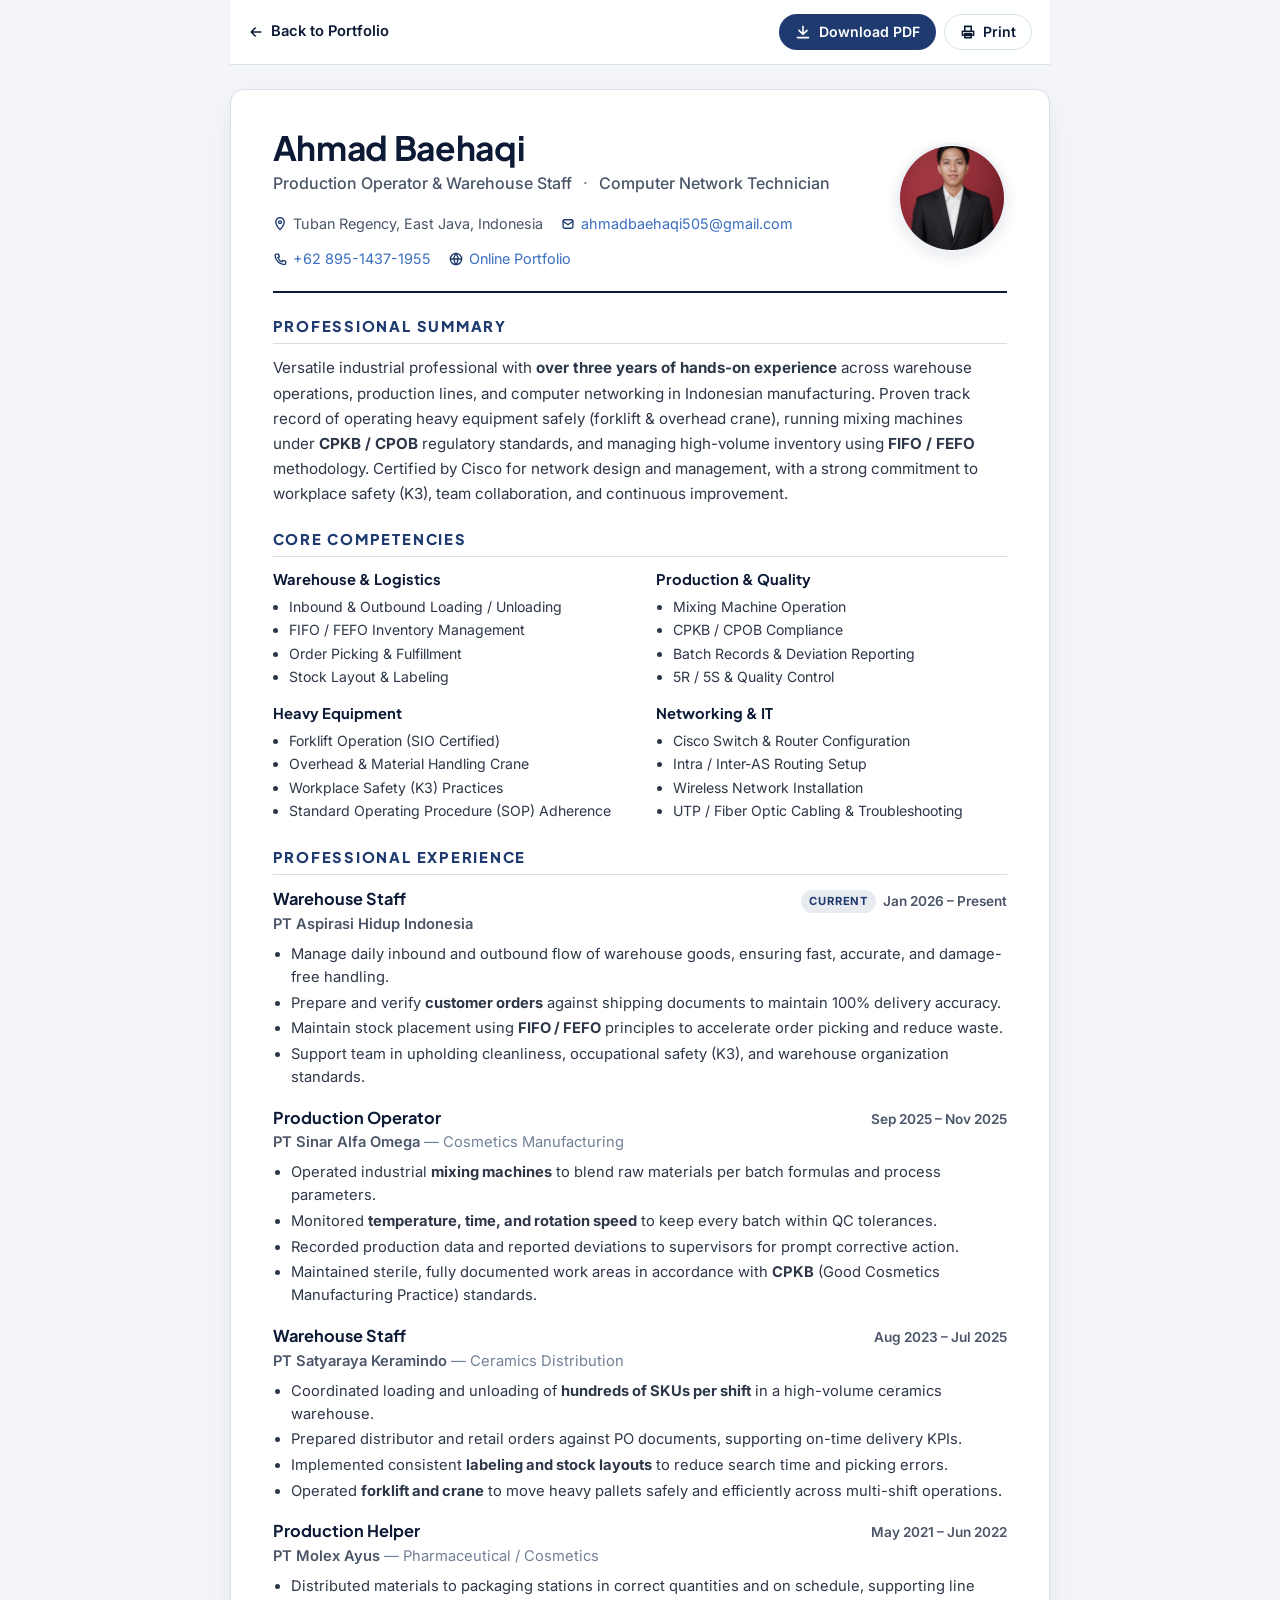
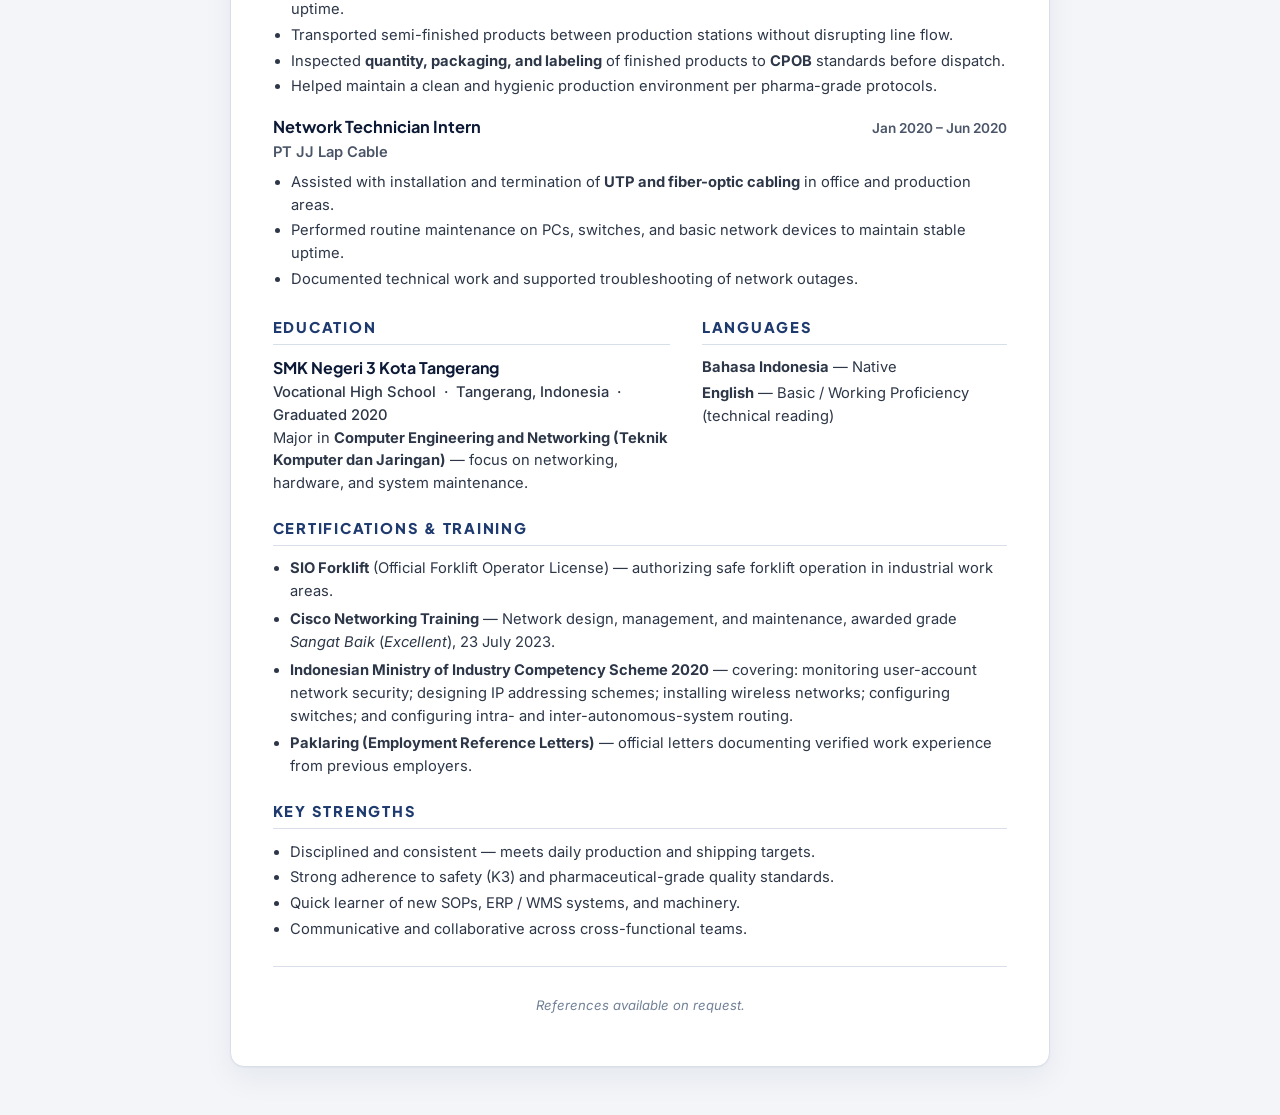
==== cv.html @ eac3fdf6 "feat: tambah halaman CV International (English) dengan print-to-PDF - Halaman cv.html dalam Bahasa I" ====
<!DOCTYPE html>
<html lang="en">
<head>
  <meta charset="UTF-8" />
  <meta name="viewport" content="width=device-width, initial-scale=1.0" />
  <meta name="description" content="International CV of Ahmad Baehaqi — Production Operator, Warehouse Staff, and Computer Network Technician with 3+ years of experience in Indonesian manufacturing and logistics." />
  <meta name="author" content="Ahmad Baehaqi" />
  <meta name="theme-color" content="#050d1f" />
  <title>Ahmad Baehaqi — Curriculum Vitae</title>

  <meta property="og:title" content="Ahmad Baehaqi — Curriculum Vitae" />
  <meta property="og:description" content="International CV — Production Operator & Warehouse Staff | Computer Network Technician (Cisco)." />
  <meta property="og:type" content="profile" />
  <meta property="og:image" content="assets/profile.png" />

  <link rel="preconnect" href="https://fonts.googleapis.com" />
  <link rel="preconnect" href="https://fonts.gstatic.com" crossorigin />
  <link href="https://fonts.googleapis.com/css2?family=Inter:wght@400;500;600;700;800&family=Plus+Jakarta+Sans:wght@600;700;800&display=swap" rel="stylesheet" />

  <link rel="stylesheet" href="cv.css?v=1.0" />
  <link rel="icon" type="image/svg+xml" href="data:image/svg+xml,%3Csvg xmlns='http://www.w3.org/2000/svg' viewBox='0 0 64 64'%3E%3Crect width='64' height='64' rx='14' fill='%233a4c6b'/%3E%3Ctext x='50%25' y='58%25' text-anchor='middle' fill='%23e7c695' font-family='Inter,Arial' font-size='32' font-weight='800'%3EAB%3C/text%3E%3C/svg%3E" />
</head>
<body>
  <!-- Toolbar (hidden on print) -->
  <div class="cv-toolbar no-print" role="toolbar" aria-label="CV actions">
    <a class="tb-link" href="index.html" aria-label="Back to portfolio">
      <svg width="16" height="16" viewBox="0 0 20 20" fill="none" stroke="currentColor" stroke-width="2" stroke-linecap="round" stroke-linejoin="round" aria-hidden="true"><path d="M16 10H4M9 5l-5 5 5 5"/></svg>
      <span>Back to Portfolio</span>
    </a>
    <div class="tb-actions">
      <button type="button" class="tb-btn" id="downloadPdfBtn">
        <svg width="16" height="16" viewBox="0 0 20 20" fill="none" stroke="currentColor" stroke-width="2" stroke-linecap="round" stroke-linejoin="round" aria-hidden="true"><path d="M10 3v10M5 8l5 5 5-5M3 17h14"/></svg>
        <span>Download PDF</span>
      </button>
      <button type="button" class="tb-btn tb-btn-ghost" id="printBtn">
        <svg width="16" height="16" viewBox="0 0 20 20" fill="none" stroke="currentColor" stroke-width="2" stroke-linecap="round" stroke-linejoin="round" aria-hidden="true"><path d="M6 9V3h8v6M6 17h8v-5H6v5zM3 9h14v5H3z"/></svg>
        <span>Print</span>
      </button>
    </div>
  </div>

  <main class="cv-page" id="cv">
    <!-- HEADER -->
    <header class="cv-header">
      <div class="cv-header-text">
        <h1>Ahmad Baehaqi</h1>
        <p class="cv-role">Production Operator &amp; Warehouse Staff <span class="sep">·</span> Computer Network Technician</p>
        <ul class="cv-contact" aria-label="Contact information">
          <li>
            <svg viewBox="0 0 20 20" fill="none" stroke="currentColor" stroke-width="2" stroke-linecap="round" stroke-linejoin="round" aria-hidden="true"><path d="M10 18s-6-6.5-6-11a6 6 0 1112 0c0 4.5-6 11-6 11z"/><circle cx="10" cy="7.5" r="2"/></svg>
            <span>Tuban Regency, East Java, Indonesia</span>
          </li>
          <li>
            <svg viewBox="0 0 20 20" fill="none" stroke="currentColor" stroke-width="2" stroke-linecap="round" stroke-linejoin="round" aria-hidden="true"><rect x="3" y="4" width="14" height="12" rx="2"/><path d="M3 6l7 5 7-5"/></svg>
            <a href="mailto:ahmadbaehaqi505@gmail.com">ahmadbaehaqi505@gmail.com</a>
          </li>
          <li>
            <svg viewBox="0 0 20 20" fill="none" stroke="currentColor" stroke-width="2" stroke-linecap="round" stroke-linejoin="round" aria-hidden="true"><path d="M5 3h3l1 4-2 1c1 3 3 5 6 6l1-2 4 1v3a2 2 0 01-2 2A14 14 0 013 5a2 2 0 012-2z"/></svg>
            <a href="tel:+6289514371955">+62 895-1437-1955</a>
          </li>
          <li>
            <svg viewBox="0 0 20 20" fill="none" stroke="currentColor" stroke-width="2" stroke-linecap="round" stroke-linejoin="round" aria-hidden="true"><circle cx="10" cy="10" r="8"/><path d="M2 10h16M10 2a14 14 0 010 16M10 2a14 14 0 000 16"/></svg>
            <a href="index.html">Online Portfolio</a>
          </li>
        </ul>
      </div>
      <div class="cv-header-photo" aria-hidden="true">
        <img src="assets/profile.png" alt="" width="120" height="120" />
      </div>
    </header>

    <!-- SUMMARY -->
    <section class="cv-section">
      <h2 class="cv-section-title">Professional Summary</h2>
      <p class="cv-summary">
        Versatile industrial professional with <strong>over three years of hands-on experience</strong>
        across warehouse operations, production lines, and computer networking in Indonesian
        manufacturing. Proven track record of operating heavy equipment safely (forklift &amp;
        overhead crane), running mixing machines under <strong>CPKB / CPOB</strong> regulatory
        standards, and managing high-volume inventory using <strong>FIFO / FEFO</strong>
        methodology. Certified by Cisco for network design and management, with a strong
        commitment to workplace safety (K3), team collaboration, and continuous improvement.
      </p>
    </section>

    <!-- CORE SKILLS -->
    <section class="cv-section">
      <h2 class="cv-section-title">Core Competencies</h2>
      <div class="cv-skills-grid">
        <div class="cv-skill-group">
          <h3>Warehouse &amp; Logistics</h3>
          <ul>
            <li>Inbound &amp; Outbound Loading / Unloading</li>
            <li>FIFO / FEFO Inventory Management</li>
            <li>Order Picking &amp; Fulfillment</li>
            <li>Stock Layout &amp; Labeling</li>
          </ul>
        </div>
        <div class="cv-skill-group">
          <h3>Production &amp; Quality</h3>
          <ul>
            <li>Mixing Machine Operation</li>
            <li>CPKB / CPOB Compliance</li>
            <li>Batch Records &amp; Deviation Reporting</li>
            <li>5R / 5S &amp; Quality Control</li>
          </ul>
        </div>
        <div class="cv-skill-group">
          <h3>Heavy Equipment</h3>
          <ul>
            <li>Forklift Operation (SIO Certified)</li>
            <li>Overhead &amp; Material Handling Crane</li>
            <li>Workplace Safety (K3) Practices</li>
            <li>Standard Operating Procedure (SOP) Adherence</li>
          </ul>
        </div>
        <div class="cv-skill-group">
          <h3>Networking &amp; IT</h3>
          <ul>
            <li>Cisco Switch &amp; Router Configuration</li>
            <li>Intra / Inter-AS Routing Setup</li>
            <li>Wireless Network Installation</li>
            <li>UTP / Fiber Optic Cabling &amp; Troubleshooting</li>
          </ul>
        </div>
      </div>
    </section>

    <!-- EXPERIENCE -->
    <section class="cv-section">
      <h2 class="cv-section-title">Professional Experience</h2>

      <article class="cv-job">
        <header class="cv-job-head">
          <div>
            <h3>Warehouse Staff</h3>
            <p class="cv-company">PT Aspirasi Hidup Indonesia</p>
          </div>
          <p class="cv-period"><span class="cv-period-current">Current</span>Jan 2026 – Present</p>
        </header>
        <ul class="cv-job-points">
          <li>Manage daily inbound and outbound flow of warehouse goods, ensuring fast, accurate, and damage-free handling.</li>
          <li>Prepare and verify <strong>customer orders</strong> against shipping documents to maintain 100% delivery accuracy.</li>
          <li>Maintain stock placement using <strong>FIFO / FEFO</strong> principles to accelerate order picking and reduce waste.</li>
          <li>Support team in upholding cleanliness, occupational safety (K3), and warehouse organization standards.</li>
        </ul>
      </article>

      <article class="cv-job">
        <header class="cv-job-head">
          <div>
            <h3>Production Operator</h3>
            <p class="cv-company">PT Sinar Alfa Omega <span class="cv-company-sub">— Cosmetics Manufacturing</span></p>
          </div>
          <p class="cv-period">Sep 2025 – Nov 2025</p>
        </header>
        <ul class="cv-job-points">
          <li>Operated industrial <strong>mixing machines</strong> to blend raw materials per batch formulas and process parameters.</li>
          <li>Monitored <strong>temperature, time, and rotation speed</strong> to keep every batch within QC tolerances.</li>
          <li>Recorded production data and reported deviations to supervisors for prompt corrective action.</li>
          <li>Maintained sterile, fully documented work areas in accordance with <strong>CPKB</strong> (Good Cosmetics Manufacturing Practice) standards.</li>
        </ul>
      </article>

      <article class="cv-job">
        <header class="cv-job-head">
          <div>
            <h3>Warehouse Staff</h3>
            <p class="cv-company">PT Satyaraya Keramindo <span class="cv-company-sub">— Ceramics Distribution</span></p>
          </div>
          <p class="cv-period">Aug 2023 – Jul 2025</p>
        </header>
        <ul class="cv-job-points">
          <li>Coordinated loading and unloading of <strong>hundreds of SKUs per shift</strong> in a high-volume ceramics warehouse.</li>
          <li>Prepared distributor and retail orders against PO documents, supporting on-time delivery KPIs.</li>
          <li>Implemented consistent <strong>labeling and stock layouts</strong> to reduce search time and picking errors.</li>
          <li>Operated <strong>forklift and crane</strong> to move heavy pallets safely and efficiently across multi-shift operations.</li>
        </ul>
      </article>

      <article class="cv-job">
        <header class="cv-job-head">
          <div>
            <h3>Production Helper</h3>
            <p class="cv-company">PT Molex Ayus <span class="cv-company-sub">— Pharmaceutical / Cosmetics</span></p>
          </div>
          <p class="cv-period">May 2021 – Jun 2022</p>
        </header>
        <ul class="cv-job-points">
          <li>Distributed materials to packaging stations in correct quantities and on schedule, supporting line uptime.</li>
          <li>Transported semi-finished products between production stations without disrupting line flow.</li>
          <li>Inspected <strong>quantity, packaging, and labeling</strong> of finished products to <strong>CPOB</strong> standards before dispatch.</li>
          <li>Helped maintain a clean and hygienic production environment per pharma-grade protocols.</li>
        </ul>
      </article>

      <article class="cv-job">
        <header class="cv-job-head">
          <div>
            <h3>Network Technician Intern</h3>
            <p class="cv-company">PT JJ Lap Cable</p>
          </div>
          <p class="cv-period">Jan 2020 – Jun 2020</p>
        </header>
        <ul class="cv-job-points">
          <li>Assisted with installation and termination of <strong>UTP and fiber-optic cabling</strong> in office and production areas.</li>
          <li>Performed routine maintenance on PCs, switches, and basic network devices to maintain stable uptime.</li>
          <li>Documented technical work and supported troubleshooting of network outages.</li>
        </ul>
      </article>
    </section>

    <!-- EDUCATION + CERTIFICATIONS (two columns on print-friendly layout) -->
    <div class="cv-two-col">
      <section class="cv-section cv-col">
        <h2 class="cv-section-title">Education</h2>
        <article class="cv-edu">
          <h3>SMK Negeri 3 Kota Tangerang</h3>
          <p class="cv-edu-meta">Vocational High School &nbsp;·&nbsp; Tangerang, Indonesia &nbsp;·&nbsp; Graduated 2020</p>
          <p>Major in <strong>Computer Engineering and Networking (Teknik Komputer dan Jaringan)</strong> — focus on networking, hardware, and system maintenance.</p>
        </article>
      </section>

      <section class="cv-section cv-col">
        <h2 class="cv-section-title">Languages</h2>
        <ul class="cv-lang-list">
          <li><strong>Bahasa Indonesia</strong> — Native</li>
          <li><strong>English</strong> — Basic / Working Proficiency (technical reading)</li>
        </ul>
      </section>
    </div>

    <!-- CERTIFICATIONS -->
    <section class="cv-section">
      <h2 class="cv-section-title">Certifications &amp; Training</h2>
      <ul class="cv-cert-list">
        <li>
          <strong>SIO Forklift</strong> (Official Forklift Operator License) —
          authorizing safe forklift operation in industrial work areas.
        </li>
        <li>
          <strong>Cisco Networking Training</strong> — Network design, management, and
          maintenance, awarded grade <em>Sangat Baik</em> (<em>Excellent</em>), 23 July 2023.
        </li>
        <li>
          <strong>Indonesian Ministry of Industry Competency Scheme 2020</strong> —
          covering: monitoring user-account network security; designing IP addressing schemes;
          installing wireless networks; configuring switches; and configuring intra- and
          inter-autonomous-system routing.
        </li>
        <li>
          <strong>Paklaring (Employment Reference Letters)</strong> — official letters
          documenting verified work experience from previous employers.
        </li>
      </ul>
    </section>

    <!-- KEY STRENGTHS -->
    <section class="cv-section">
      <h2 class="cv-section-title">Key Strengths</h2>
      <ul class="cv-strengths">
        <li>Disciplined and consistent — meets daily production and shipping targets.</li>
        <li>Strong adherence to safety (K3) and pharmaceutical-grade quality standards.</li>
        <li>Quick learner of new SOPs, ERP / WMS systems, and machinery.</li>
        <li>Communicative and collaborative across cross-functional teams.</li>
      </ul>
    </section>

    <footer class="cv-footer no-print">
      <p>References available on request.</p>
    </footer>
  </main>

  <script>
    document.getElementById('printBtn')?.addEventListener('click', () => window.print());
    document.getElementById('downloadPdfBtn')?.addEventListener('click', () => window.print());
  </script>
</body>
</html>
---- cv.css ----
/* =========================================================
   Ahmad Baehaqi — International CV
   Clean, ATS-friendly, and print-to-PDF ready (A4).
   ========================================================= */

:root {
  --cv-ink:        #0d1a36;
  --cv-ink-soft:   #1a2a4d;
  --cv-text:       #2d3748;
  --cv-text-soft:  #4a5568;
  --cv-muted:      #718096;
  --cv-rule:       #d8dfe9;
  --cv-rule-soft:  #eef1f6;
  --cv-accent:     #1e3a6e;
  --cv-accent-2:   #3a6ec0;
  --cv-bg:         #f3f5f9;
  --cv-paper:      #ffffff;

  --cv-font:       'Inter', system-ui, -apple-system, 'Segoe UI', Roboto, Arial, sans-serif;
  --cv-font-h:     'Plus Jakarta Sans', var(--cv-font);

  --cv-page-width: 820px;
  --cv-radius:     14px;
}

*, *::before, *::after { box-sizing: border-box; }

html { scroll-behavior: smooth; }

body {
  margin: 0;
  font-family: var(--cv-font);
  font-size: 14.5px;
  line-height: 1.55;
  color: var(--cv-text);
  background: var(--cv-bg);
  -webkit-font-smoothing: antialiased;
  -moz-osx-font-smoothing: grayscale;
}

a {
  color: var(--cv-accent-2);
  text-decoration: none;
}
a:hover { text-decoration: underline; }

ul { margin: 0; padding-left: 1.1rem; }
li { margin: 0.18rem 0; }

/* ------------------- Toolbar (screen only) ------------------- */
.cv-toolbar {
  position: sticky;
  top: 0;
  z-index: 20;
  display: flex;
  align-items: center;
  justify-content: space-between;
  gap: 1rem;
  max-width: var(--cv-page-width);
  margin: 0 auto;
  padding: 0.85rem 1.1rem;
  background: rgba(255, 255, 255, 0.92);
  backdrop-filter: blur(8px);
  border-bottom: 1px solid var(--cv-rule);
}

.tb-link {
  display: inline-flex;
  align-items: center;
  gap: 0.45rem;
  font-weight: 600;
  color: var(--cv-ink);
  font-size: 0.92rem;
}
.tb-link:hover { color: var(--cv-accent-2); text-decoration: none; }

.tb-actions {
  display: inline-flex;
  gap: 0.5rem;
}

.tb-btn {
  display: inline-flex;
  align-items: center;
  gap: 0.45rem;
  padding: 0.55rem 0.95rem;
  border-radius: 999px;
  border: 1px solid transparent;
  background: var(--cv-accent);
  color: #fff;
  font-family: inherit;
  font-weight: 600;
  font-size: 0.88rem;
  cursor: pointer;
  transition: transform 0.18s ease, background 0.18s ease, color 0.18s ease;
}
.tb-btn:hover { background: var(--cv-accent-2); transform: translateY(-1px); }

.tb-btn-ghost {
  background: transparent;
  color: var(--cv-ink);
  border-color: var(--cv-rule);
}
.tb-btn-ghost:hover {
  background: var(--cv-rule-soft);
  color: var(--cv-ink);
  transform: translateY(-1px);
}

/* ------------------- Page ------------------- */
.cv-page {
  max-width: var(--cv-page-width);
  margin: 1.5rem auto 3rem;
  padding: 2.4rem 2.6rem;
  background: var(--cv-paper);
  border: 1px solid var(--cv-rule);
  border-radius: var(--cv-radius);
  box-shadow:
    0 1px 2px rgba(13, 26, 54, 0.04),
    0 12px 30px rgba(13, 26, 54, 0.06);
  color: var(--cv-text);
}

/* ------------------- Header ------------------- */
.cv-header {
  display: grid;
  grid-template-columns: 1fr auto;
  gap: 1.5rem;
  align-items: center;
  padding-bottom: 1.1rem;
  border-bottom: 2px solid var(--cv-ink);
}

.cv-header h1 {
  font-family: var(--cv-font-h);
  font-size: 2.1rem;
  line-height: 1.15;
  margin: 0 0 0.25rem;
  color: var(--cv-ink);
  letter-spacing: -0.01em;
}

.cv-role {
  margin: 0 0 0.9rem;
  color: var(--cv-text-soft);
  font-weight: 500;
  font-size: 1rem;
}
.cv-role .sep {
  margin: 0 0.45rem;
  color: var(--cv-muted);
}

.cv-contact {
  list-style: none;
  margin: 0;
  padding: 0;
  display: flex;
  flex-wrap: wrap;
  gap: 0.45rem 1.1rem;
  font-size: 0.9rem;
  color: var(--cv-text-soft);
}
.cv-contact li {
  display: inline-flex;
  align-items: center;
  gap: 0.4rem;
}
.cv-contact svg {
  width: 14px;
  height: 14px;
  color: var(--cv-accent);
  flex-shrink: 0;
}

.cv-header-photo img {
  width: 110px;
  height: 110px;
  border-radius: 50%;
  object-fit: cover;
  border: 3px solid var(--cv-rule-soft);
  box-shadow: 0 4px 14px rgba(13, 26, 54, 0.10);
}

/* ------------------- Sections ------------------- */
.cv-section {
  margin-top: 1.4rem;
}

.cv-section-title {
  font-family: var(--cv-font-h);
  font-size: 0.92rem;
  font-weight: 800;
  text-transform: uppercase;
  letter-spacing: 0.12em;
  color: var(--cv-accent);
  margin: 0 0 0.7rem;
  padding-bottom: 0.32rem;
  border-bottom: 1px solid var(--cv-rule);
}

.cv-summary {
  margin: 0;
  font-size: 0.95rem;
  line-height: 1.65;
  color: var(--cv-text);
}

/* ------------------- Skills grid ------------------- */
.cv-skills-grid {
  display: grid;
  grid-template-columns: 1fr 1fr;
  gap: 0.8rem 2rem;
}

.cv-skill-group h3 {
  font-family: var(--cv-font-h);
  font-size: 0.92rem;
  font-weight: 700;
  margin: 0 0 0.3rem;
  color: var(--cv-ink);
}
.cv-skill-group ul {
  font-size: 0.88rem;
  color: var(--cv-text);
  padding-left: 1.05rem;
}
.cv-skill-group li { margin: 0.1rem 0; }

/* ------------------- Experience ------------------- */
.cv-job {
  margin-bottom: 1rem;
}
.cv-job:last-child { margin-bottom: 0; }

.cv-job-head {
  display: flex;
  flex-wrap: wrap;
  gap: 0.4rem 1rem;
  align-items: baseline;
  justify-content: space-between;
}

.cv-job-head h3 {
  font-family: var(--cv-font-h);
  font-size: 1.02rem;
  font-weight: 700;
  margin: 0;
  color: var(--cv-ink);
}

.cv-company {
  margin: 0.1rem 0 0;
  font-size: 0.92rem;
  color: var(--cv-text-soft);
  font-weight: 600;
}
.cv-company-sub {
  font-weight: 400;
  color: var(--cv-muted);
}

.cv-period {
  display: inline-flex;
  align-items: center;
  gap: 0.45rem;
  margin: 0;
  font-size: 0.85rem;
  font-weight: 600;
  color: var(--cv-text-soft);
  white-space: nowrap;
}

.cv-period-current {
  display: inline-block;
  font-size: 0.7rem;
  font-weight: 700;
  letter-spacing: 0.08em;
  text-transform: uppercase;
  padding: 0.18rem 0.5rem;
  border-radius: 999px;
  background: rgba(30, 58, 110, 0.10);
  color: var(--cv-accent);
}

.cv-job-points {
  margin: 0.45rem 0 0;
  padding-left: 1.15rem;
  font-size: 0.92rem;
  color: var(--cv-text);
}
.cv-job-points li { margin: 0.18rem 0; }

/* ------------------- Two-column block ------------------- */
.cv-two-col {
  display: grid;
  grid-template-columns: 1.3fr 1fr;
  gap: 0 2rem;
}
.cv-col { margin-top: 1.4rem; }

/* ------------------- Education ------------------- */
.cv-edu h3 {
  font-family: var(--cv-font-h);
  font-size: 1rem;
  font-weight: 700;
  margin: 0;
  color: var(--cv-ink);
}
.cv-edu-meta {
  margin: 0.15rem 0 0.35rem;
  font-size: 0.85rem;
  color: var(--cv-muted);
  font-weight: 500;
}
.cv-edu p {
  margin: 0;
  font-size: 0.92rem;
  color: var(--cv-text);
}

/* ------------------- Languages ------------------- */
.cv-lang-list {
  list-style: none;
  margin: 0;
  padding: 0;
  font-size: 0.92rem;
  color: var(--cv-text);
}
.cv-lang-list li { margin: 0.18rem 0; }

/* ------------------- Certifications ------------------- */
.cv-cert-list {
  font-size: 0.92rem;
  color: var(--cv-text);
  padding-left: 1.1rem;
}
.cv-cert-list li { margin: 0.32rem 0; }

/* ------------------- Strengths ------------------- */
.cv-strengths {
  font-size: 0.92rem;
  color: var(--cv-text);
  padding-left: 1.1rem;
}
.cv-strengths li { margin: 0.18rem 0; }

/* ------------------- Footer ------------------- */
.cv-footer {
  margin-top: 1.6rem;
  padding-top: 0.9rem;
  border-top: 1px solid var(--cv-rule);
  text-align: center;
  font-size: 0.82rem;
  color: var(--cv-muted);
  font-style: italic;
}

/* ------------------- Responsive ------------------- */
@media (max-width: 640px) {
  .cv-page {
    margin: 1rem auto 2rem;
    padding: 1.6rem 1.3rem;
    border-radius: 10px;
  }
  .cv-header {
    grid-template-columns: 1fr;
    text-align: center;
  }
  .cv-header h1 { font-size: 1.7rem; }
  .cv-contact { justify-content: center; }
  .cv-header-photo { order: -1; justify-self: center; }
  .cv-header-photo img { width: 96px; height: 96px; }

  .cv-skills-grid,
  .cv-two-col {
    grid-template-columns: 1fr;
    gap: 0.8rem;
  }
  .cv-job-head { flex-direction: column; align-items: flex-start; }
  .cv-period { font-size: 0.82rem; }

  .cv-toolbar {
    flex-wrap: wrap;
    justify-content: center;
    gap: 0.6rem;
    padding: 0.7rem 0.9rem;
  }
}

/* ------------------- Print (PDF) styles ------------------- */
@page {
  size: A4;
  margin: 12mm 12mm;
}

@media print {
  html, body {
    background: #fff !important;
    color: #000;
    font-size: 10pt;
    line-height: 1.38;
  }

  .no-print { display: none !important; }

  .cv-page {
    max-width: none;
    margin: 0;
    padding: 0;
    border: 0;
    border-radius: 0;
    box-shadow: none;
    background: #fff;
    color: #000;
  }

  a {
    color: #000;
    text-decoration: none;
  }

  /* Force two-column layouts even at narrow widths (override responsive rules) */
  .cv-header {
    display: grid !important;
    grid-template-columns: 1fr auto !important;
    gap: 1rem !important;
    align-items: center !important;
    text-align: left !important;
    padding-bottom: 0.5rem;
    border-bottom: 1.5pt solid #000;
  }
  .cv-header-photo { order: 0 !important; justify-self: end !important; }
  .cv-header h1 {
    font-size: 21pt;
    color: #000;
    margin-bottom: 0.15rem;
  }
  .cv-role { font-size: 10.5pt; color: #222; margin-bottom: 0.35rem; }
  .cv-contact {
    justify-content: flex-start !important;
    gap: 0.15rem 0.85rem;
    font-size: 9pt;
    color: #222;
  }
  .cv-contact svg { color: #000; }
  .cv-header-photo img {
    width: 78px;
    height: 78px;
    border-color: #d8dfe9;
  }

  .cv-section { margin-top: 0.7rem; }
  .cv-section-title {
    font-size: 9.6pt;
    color: #000;
    border-bottom-color: #aab4c8;
    margin-bottom: 0.45rem;
    padding-bottom: 0.2rem;
  }

  .cv-summary { font-size: 9.6pt; color: #000; line-height: 1.45; }

  .cv-skills-grid {
    display: grid !important;
    grid-template-columns: 1fr 1fr !important;
    gap: 0.4rem 1.4rem !important;
  }
  .cv-skill-group h3 { font-size: 9.8pt; color: #000; margin-bottom: 0.15rem; }
  .cv-skill-group ul { font-size: 9.2pt; color: #000; }
  .cv-skill-group li { margin: 0.06rem 0; }

  .cv-job { page-break-inside: avoid; margin-bottom: 0.45rem; }
  .cv-job-head {
    display: flex !important;
    flex-direction: row !important;
    flex-wrap: wrap;
    align-items: baseline !important;
    justify-content: space-between !important;
    gap: 0.2rem 1rem;
  }
  .cv-job-head h3 { font-size: 10.4pt; color: #000; }
  .cv-company { font-size: 9.4pt; color: #222; margin-top: 0; }
  .cv-period { font-size: 9pt; color: #222; }
  .cv-period-current {
    background: #000;
    color: #fff;
    font-size: 7.4pt;
    padding: 0.08rem 0.4rem;
  }
  .cv-job-points {
    font-size: 9.4pt;
    color: #000;
    margin-top: 0.25rem;
  }
  .cv-job-points li { margin: 0.08rem 0; }

  .cv-two-col {
    display: grid !important;
    grid-template-columns: 1.3fr 1fr !important;
    gap: 0 1.3rem !important;
  }
  .cv-edu h3 { font-size: 10pt; color: #000; }
  .cv-edu-meta { font-size: 8.6pt; color: #444; margin-bottom: 0.2rem; }
  .cv-edu p { font-size: 9.4pt; color: #000; }

  .cv-lang-list,
  .cv-cert-list,
  .cv-strengths { font-size: 9.4pt; color: #000; }
  .cv-lang-list li,
  .cv-cert-list li,
  .cv-strengths li { margin: 0.12rem 0; }
}
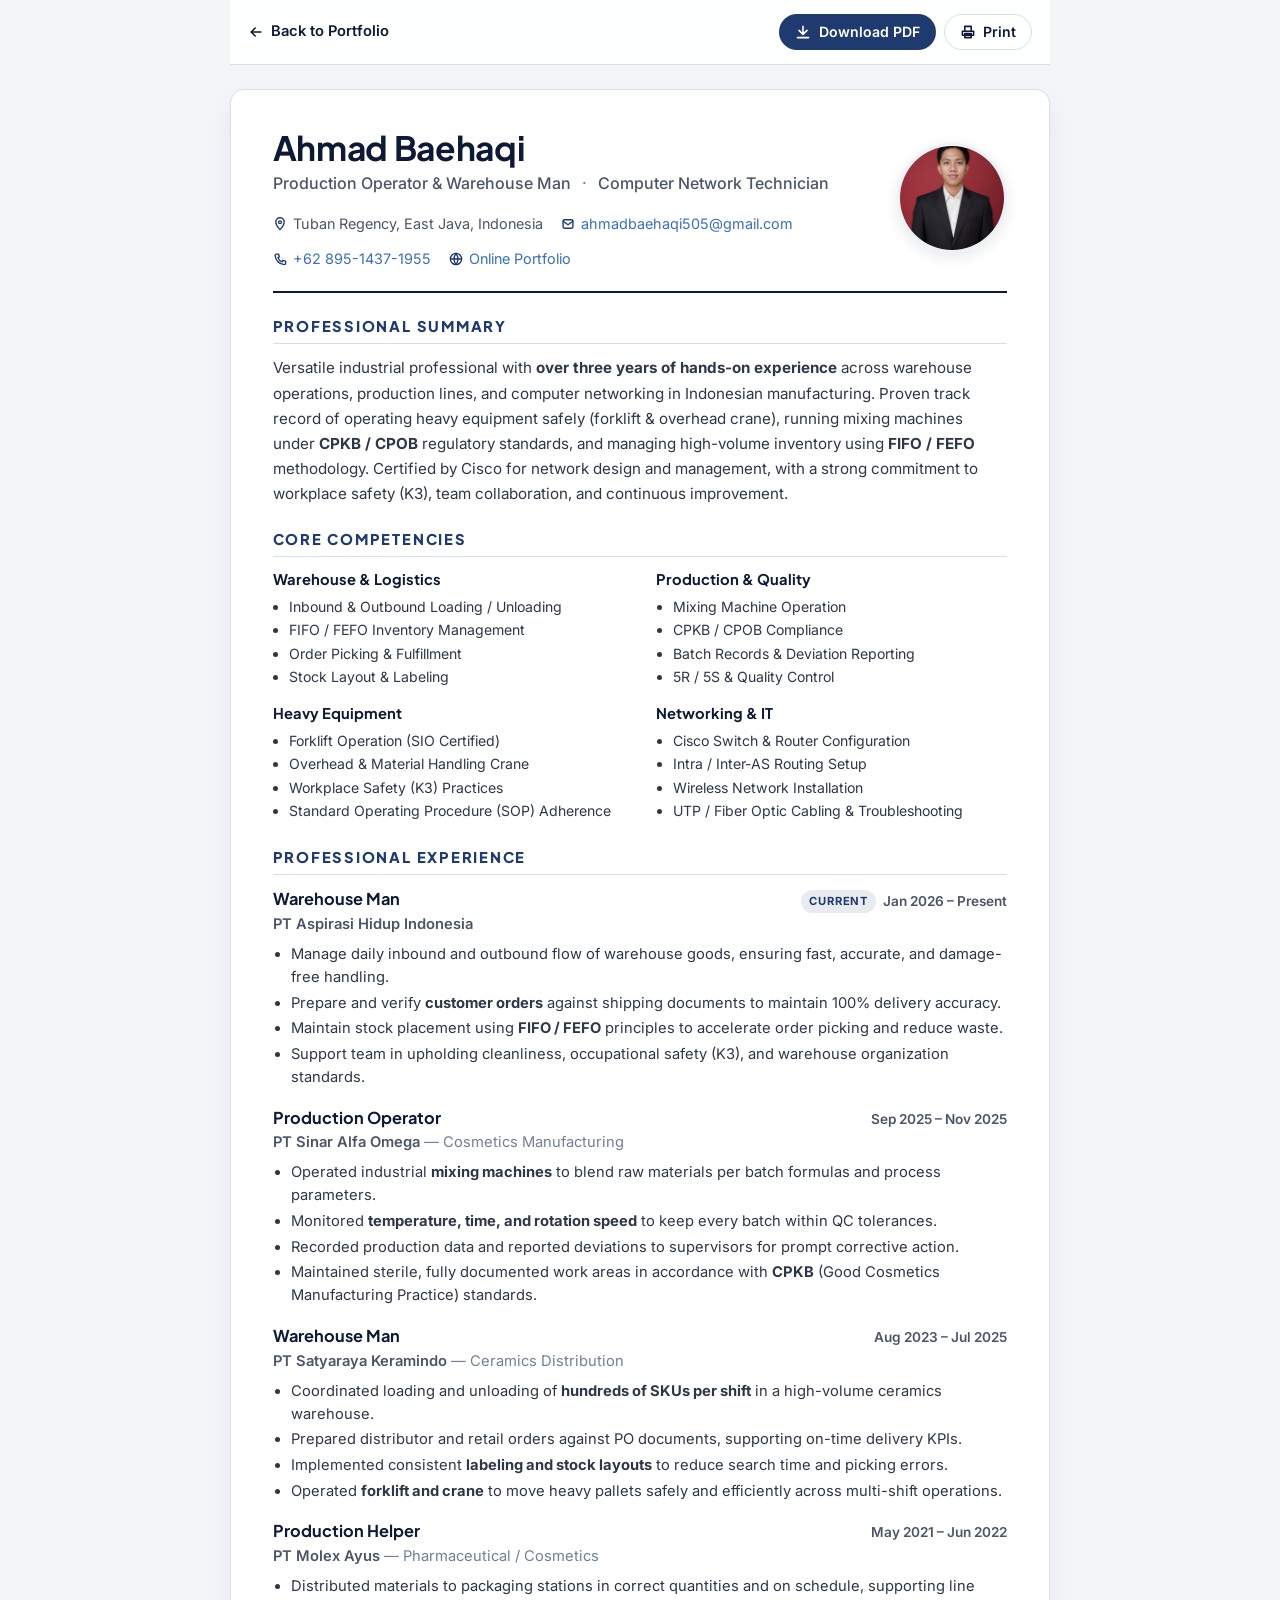
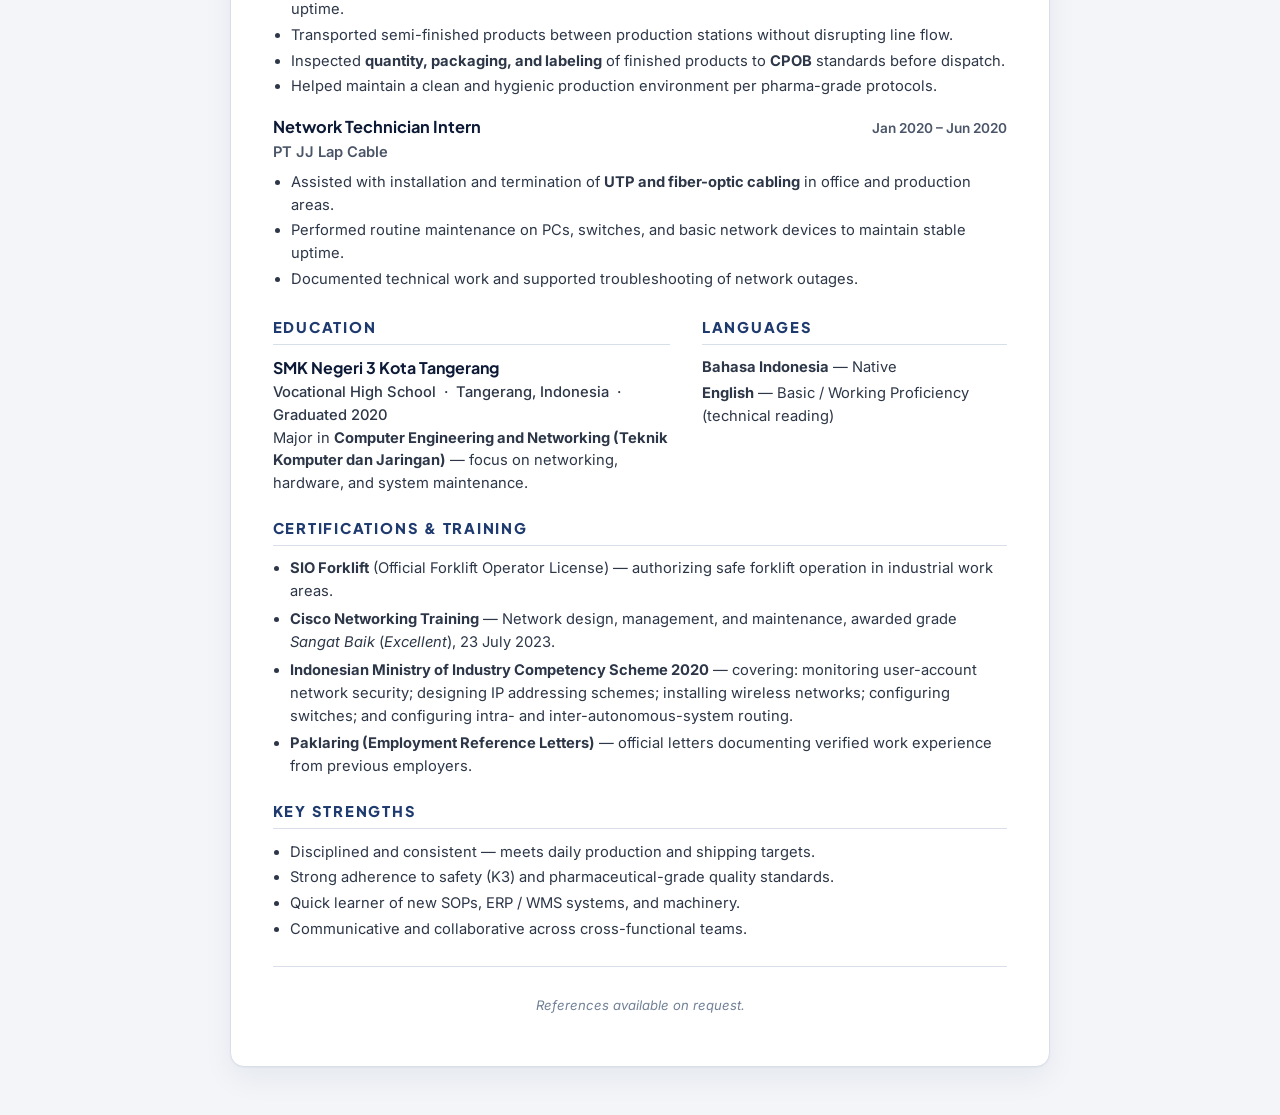
==== commit 5819d9bc: "feat(cv): ubah 'Warehouse Staff' menjadi 'Warehouse Man' Mengganti istilah role di CV English (cv.ht" ====
--- a/cv.html
+++ b/cv.html
@@ -3,13 +3,13 @@
 <head>
   <meta charset="UTF-8" />
   <meta name="viewport" content="width=device-width, initial-scale=1.0" />
-  <meta name="description" content="International CV of Ahmad Baehaqi — Production Operator, Warehouse Staff, and Computer Network Technician with 3+ years of experience in Indonesian manufacturing and logistics." />
+  <meta name="description" content="International CV of Ahmad Baehaqi — Production Operator, Warehouse Man, and Computer Network Technician with 3+ years of experience in Indonesian manufacturing and logistics." />
   <meta name="author" content="Ahmad Baehaqi" />
   <meta name="theme-color" content="#050d1f" />
   <title>Ahmad Baehaqi — Curriculum Vitae</title>
 
   <meta property="og:title" content="Ahmad Baehaqi — Curriculum Vitae" />
-  <meta property="og:description" content="International CV — Production Operator & Warehouse Staff | Computer Network Technician (Cisco)." />
+  <meta property="og:description" content="International CV — Production Operator & Warehouse Man | Computer Network Technician (Cisco)." />
   <meta property="og:type" content="profile" />
   <meta property="og:image" content="assets/profile.png" />
 
@@ -44,7 +44,7 @@
     <header class="cv-header">
       <div class="cv-header-text">
         <h1>Ahmad Baehaqi</h1>
-        <p class="cv-role">Production Operator &amp; Warehouse Staff <span class="sep">·</span> Computer Network Technician</p>
+        <p class="cv-role">Production Operator &amp; Warehouse Man <span class="sep">·</span> Computer Network Technician</p>
         <ul class="cv-contact" aria-label="Contact information">
           <li>
             <svg viewBox="0 0 20 20" fill="none" stroke="currentColor" stroke-width="2" stroke-linecap="round" stroke-linejoin="round" aria-hidden="true"><path d="M10 18s-6-6.5-6-11a6 6 0 1112 0c0 4.5-6 11-6 11z"/><circle cx="10" cy="7.5" r="2"/></svg>
@@ -133,7 +133,7 @@
       <article class="cv-job">
         <header class="cv-job-head">
           <div>
-            <h3>Warehouse Staff</h3>
+            <h3>Warehouse Man</h3>
             <p class="cv-company">PT Aspirasi Hidup Indonesia</p>
           </div>
           <p class="cv-period"><span class="cv-period-current">Current</span>Jan 2026 – Present</p>
@@ -165,7 +165,7 @@
       <article class="cv-job">
         <header class="cv-job-head">
           <div>
-            <h3>Warehouse Staff</h3>
+            <h3>Warehouse Man</h3>
             <p class="cv-company">PT Satyaraya Keramindo <span class="cv-company-sub">— Ceramics Distribution</span></p>
           </div>
           <p class="cv-period">Aug 2023 – Jul 2025</p>
